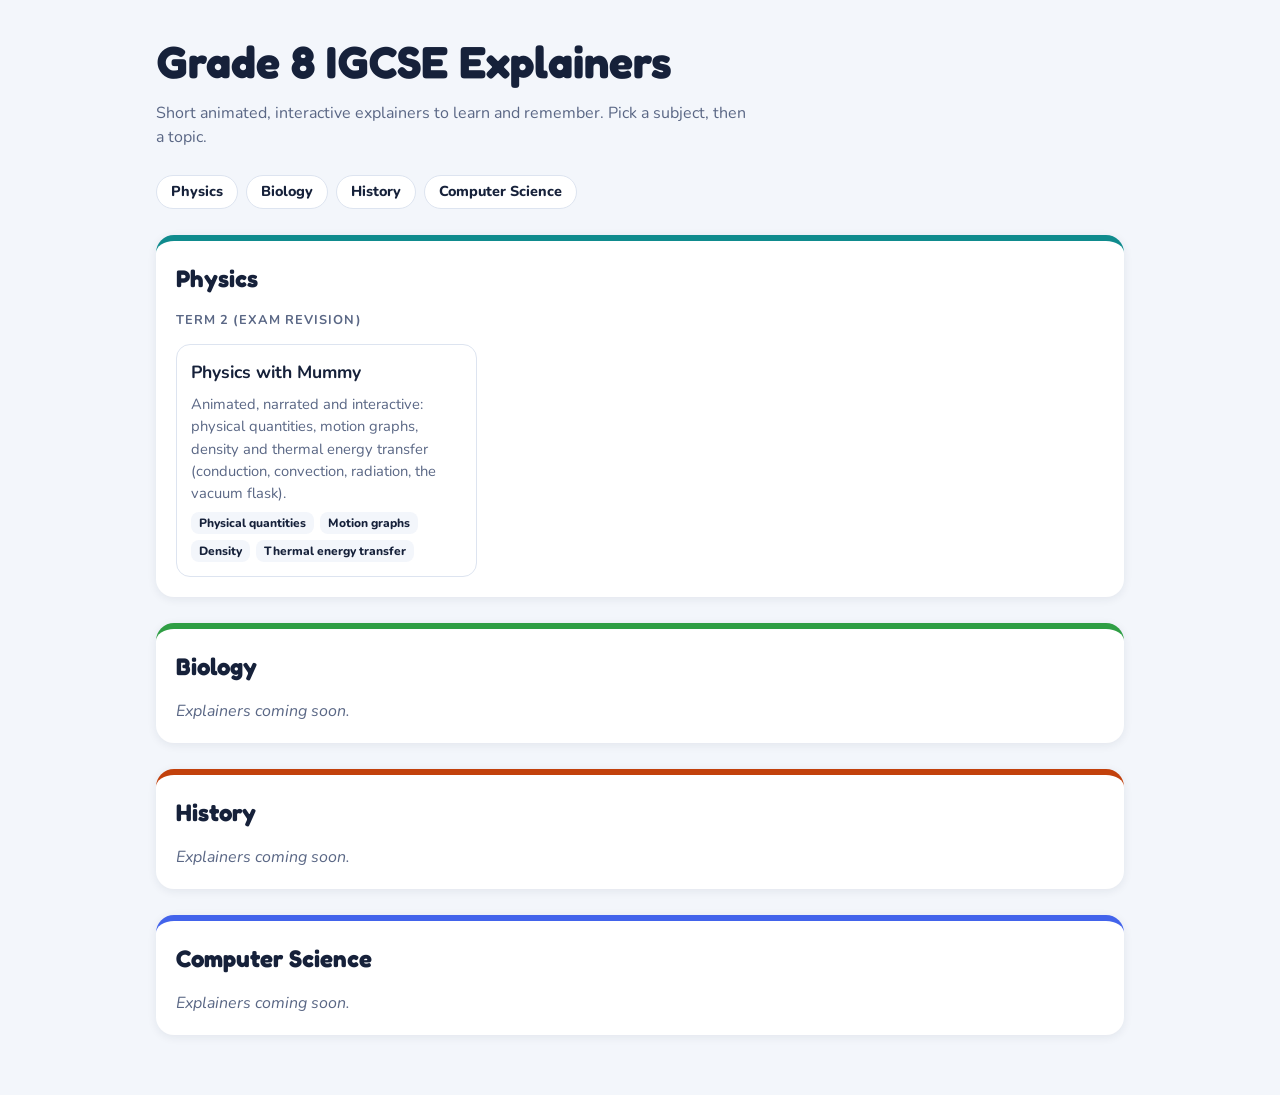
==== index.html @ bba9718d "Initial commit: home page and Physics with Mummy explainer" ====
<!doctype html>
<html lang="en"><head><meta charset="utf-8"><meta name="viewport" content="width=device-width,initial-scale=1">
<title>Grade 8 IGCSE Explainers</title>
<link rel="stylesheet" href="https://fonts.googleapis.com/css2?family=Fredoka:wght@500;700&family=Nunito:wght@400;700;800&display=swap">
<style>
:root{--bg:#f3f6fb;--paper:#fff;--ink:#16213a;--muted:#5a6785;--line:#dde4f0;--shadow:0 2px 10px rgba(22,33,58,.08)}
@media (prefers-color-scheme:dark){:root{--bg:#10162a;--paper:#1a2240;--ink:#eef2fb;--muted:#9fabc8;--line:#2d3860;--shadow:none}}
*{box-sizing:border-box}
body{margin:0;background:var(--bg);color:var(--ink);font-family:Nunito,system-ui,sans-serif;line-height:1.5}
.wrap{max-width:1000px;margin:0 auto;padding:28px 16px 60px;display:flex;flex-direction:column;gap:26px}
h1{font-family:Fredoka,sans-serif;font-size:clamp(1.9rem,5vw,2.8rem);margin:0;text-wrap:balance}
.lead{color:var(--muted);margin:6px 0 0;max-width:60ch}
nav{display:flex;gap:8px;flex-wrap:wrap}
nav a{border:1.5px solid var(--line);background:var(--paper);color:var(--ink);text-decoration:none;font-weight:800;font-size:.9rem;border-radius:999px;padding:5px 14px}
section{background:var(--paper);border-radius:18px;box-shadow:var(--shadow);padding:20px;border-top:6px solid var(--c);display:flex;flex-direction:column;gap:14px}
h2{font-family:Fredoka,sans-serif;margin:0;font-size:1.5rem}
h3{margin:0;font-size:.8rem;letter-spacing:.08em;text-transform:uppercase;color:var(--muted)}
.grid{display:grid;grid-template-columns:repeat(auto-fill,minmax(260px,1fr));gap:12px}
.card{display:flex;flex-direction:column;gap:8px;border:1.5px solid var(--line);border-radius:14px;padding:14px;text-decoration:none;color:inherit;min-width:0}
a.card:hover{border-color:var(--c);transform:translateY(-1px)}
.card b{font-size:1.1rem}.card p{margin:0;color:var(--muted);font-size:.92rem}
.tags{display:flex;flex-wrap:wrap;gap:6px}.tags span{font-size:.75rem;font-weight:800;background:var(--bg);border-radius:8px;padding:2px 8px}
.empty{color:var(--muted);font-style:italic;margin:0}
</style></head><body>
<div class="wrap">
 <header><h1>Grade 8 IGCSE Explainers</h1><p class="lead">Short animated, interactive explainers to learn and remember. Pick a subject, then a topic.</p></header>
 <nav id="nav" aria-label="Subjects"></nav>
 <main id="main" style="display:flex;flex-direction:column;gap:26px"></main>
</div>
<script src="explainers.js"></script>
<script>
const E=(t,a,...k)=>{const e=document.createElement(t);Object.entries(a||{}).forEach(([x,v])=>e.setAttribute(x,v));k.flat().forEach(c=>e.append(c));return e};
const nav=document.getElementById('nav'),main=document.getElementById('main');
EXPLAINERS.forEach(s=>{
  const id='s-'+s.subject.toLowerCase().replace(/\W+/g,'-');
  nav.append(E('a',{href:'#'+id},s.subject));
  const sec=E('section',{id,style:'--c:'+s.color},E('h2',null,s.subject));
  if(!s.terms.length)sec.append(E('p',{class:'empty'},'Explainers coming soon.'));
  s.terms.forEach(t=>{
    sec.append(E('h3',null,t.term));
    const g=E('div',{class:'grid'});
    t.items.forEach(i=>{
      const ready=i.status==='ready';
      const card=E(ready?'a':'div',ready?{class:'card',href:i.path}:{class:'card',style:'opacity:.6'},E('b',null,i.title),E('p',null,i.blurb),E('div',{class:'tags'},(i.topics||[]).map(x=>E('span',null,x))));
      card.style.setProperty('--c',s.color);g.append(card)});
    sec.append(g)});
  main.append(sec)});
</script></body></html>
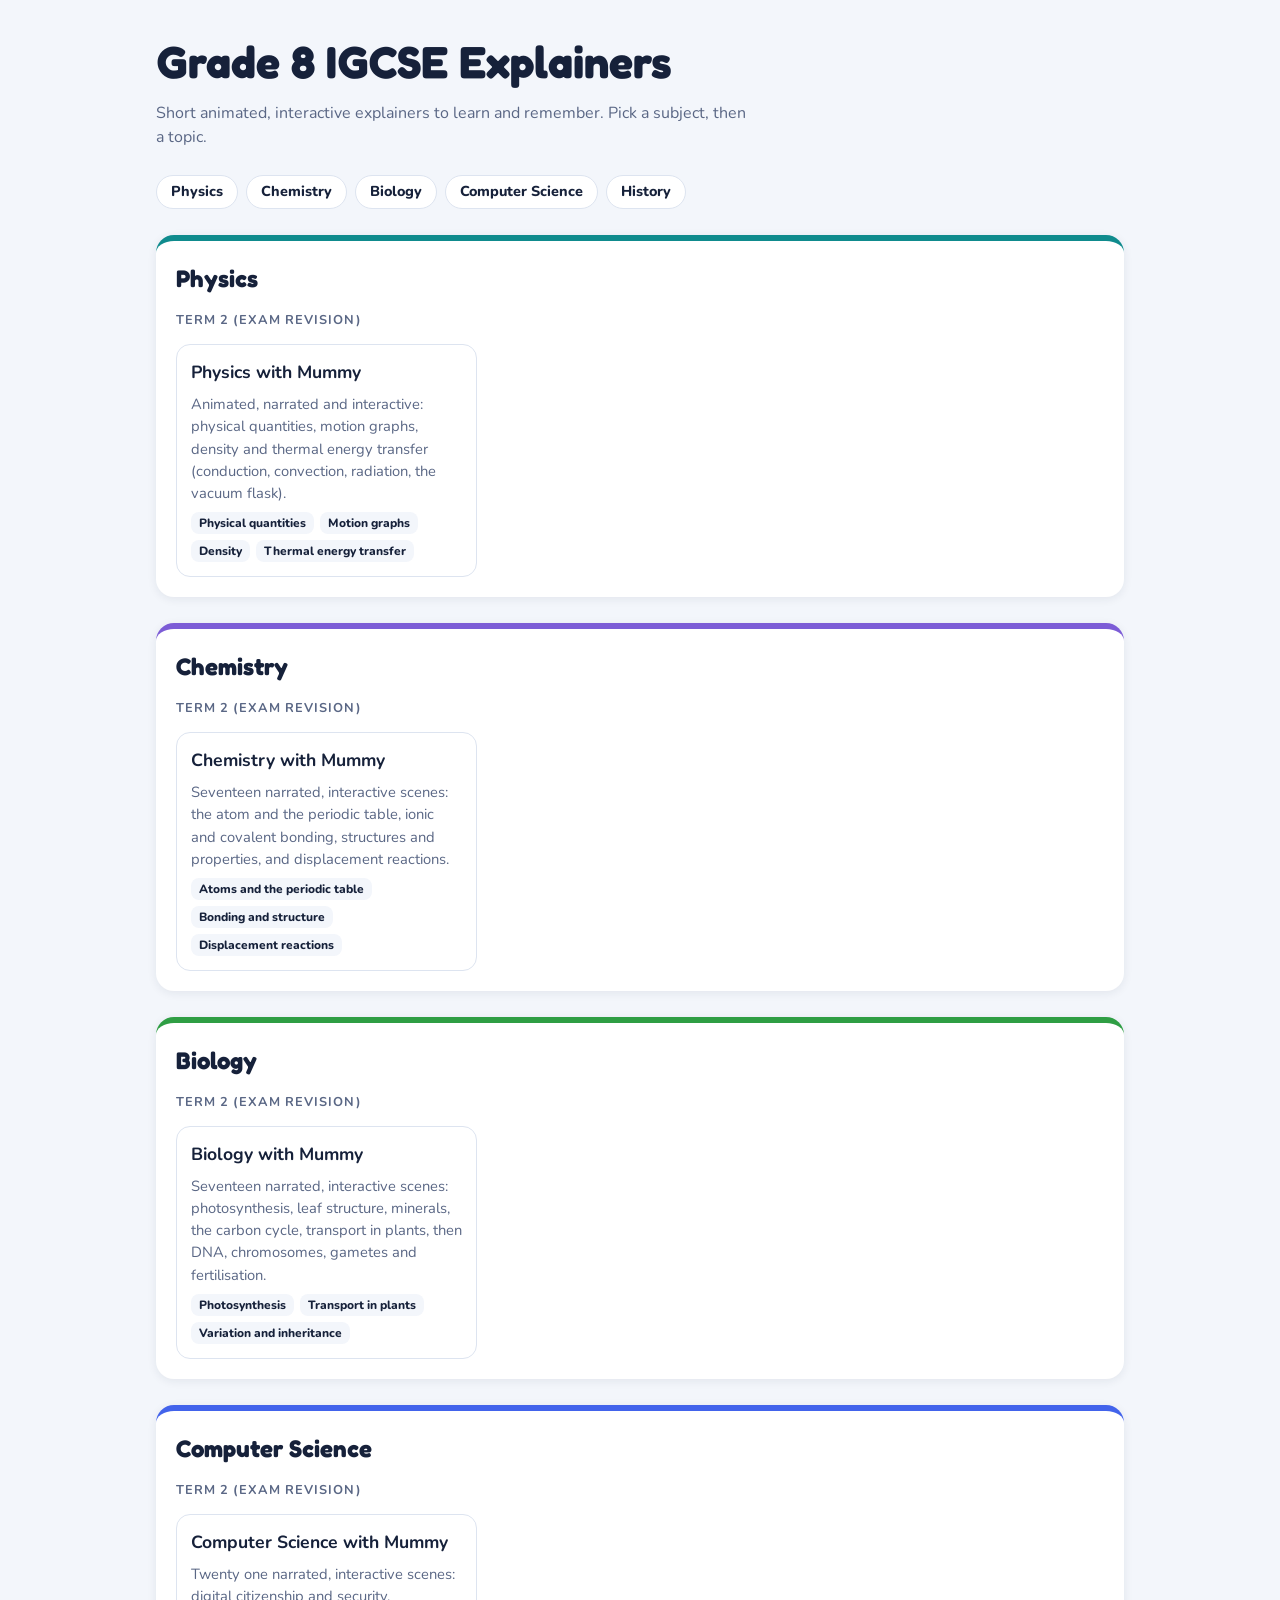
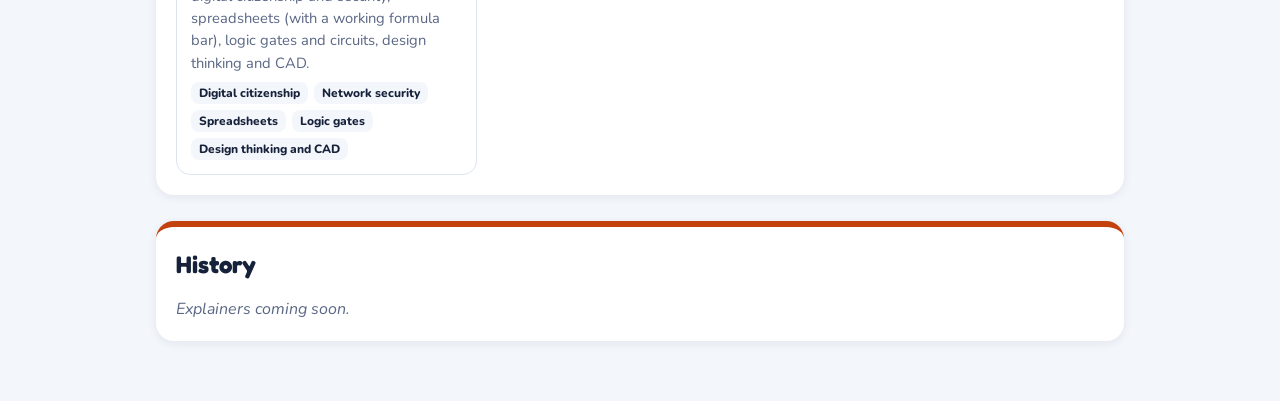
==== commit b2c45fcb: "Add explainer index metadata (topic, tags, description) Adds explainer:topic / explainer:tags meta t" ====
--- a/index.html
+++ b/index.html
@@ -1,5 +1,8 @@
 <!doctype html>
 <html lang="en"><head><meta charset="utf-8"><meta name="viewport" content="width=device-width,initial-scale=1">
+<meta name="description" content="Interactive, animated, narrated explainers for Grade 8 Cambridge Lower Secondary / IGCSE: physics, chemistry, biology and computer science.">
+<meta name="explainer:topic" content="School &amp; Exam Prep">
+<meta name="explainer:tags" content="IGCSE, Grade 8, physics, chemistry, biology, computer science">
 <title>Grade 8 IGCSE Explainers</title>
 <link rel="stylesheet" href="https://fonts.googleapis.com/css2?family=Fredoka:wght@500;700&family=Nunito:wght@400;700;800&display=swap">
 <style>
